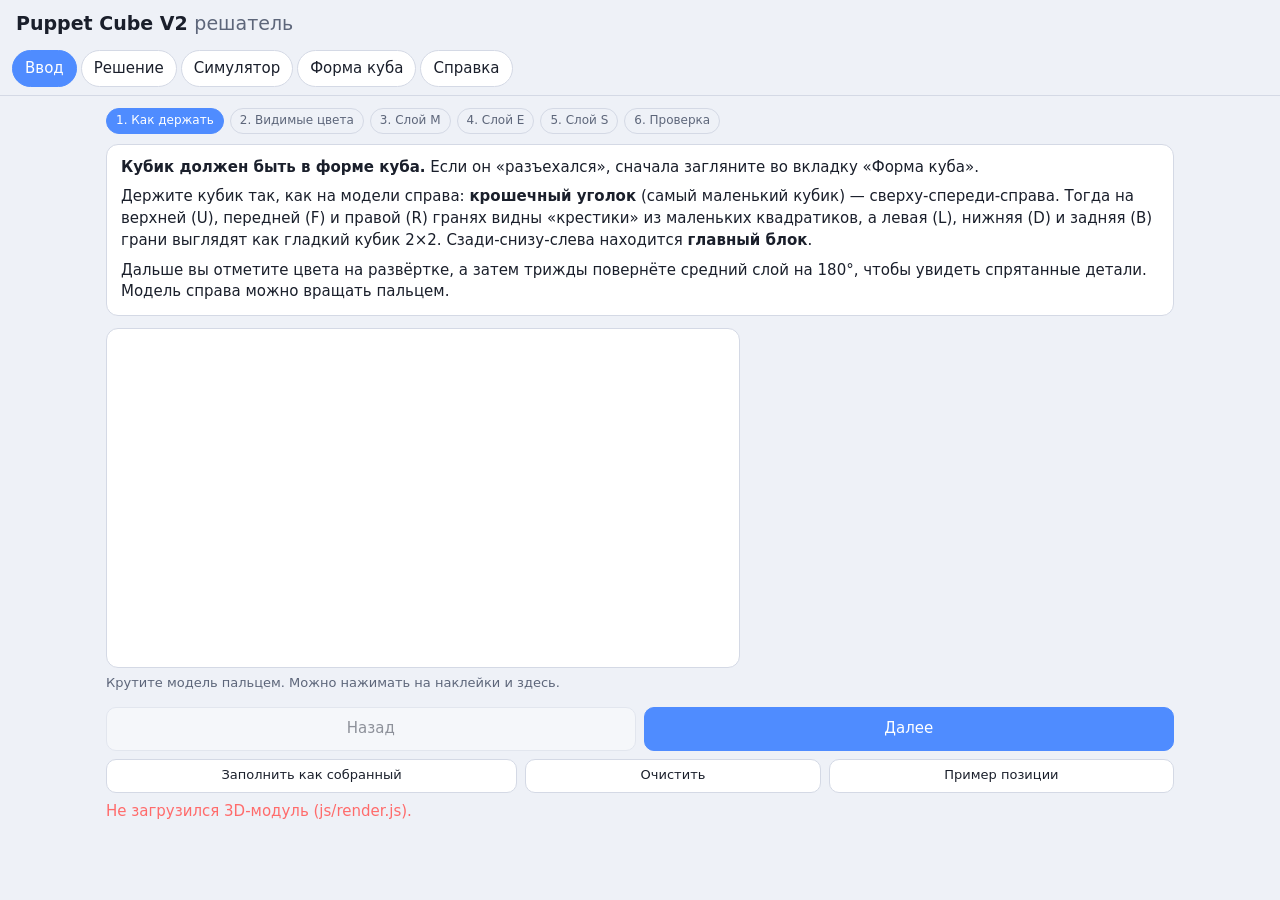
==== index.html @ 8f5e19f4 "Add Puppet Cube V2 model, solver, data generator and web UI - Voxel model of the puzzle (inner 3x3 +" ====
<!doctype html>
<html lang="ru">
<head>
  <meta charset="utf-8">
  <meta name="viewport" content="width=device-width, initial-scale=1, viewport-fit=cover">
  <meta name="theme-color" content="#1b1f2a">
  <title>Puppet Cube V2 — решатель</title>
  <link rel="stylesheet" href="css/style.css">
</head>
<body>
  <header class="topbar">
    <h1>Puppet Cube V2 <span>решатель</span></h1>
  </header>

  <nav class="tabs" role="tablist">
    <button class="tab active" data-tab="input" role="tab">Ввод</button>
    <button class="tab" data-tab="solution" role="tab">Решение</button>
    <button class="tab" data-tab="sim" role="tab">Симулятор</button>
    <button class="tab" data-tab="shape" role="tab">Форма куба</button>
    <button class="tab" data-tab="help" role="tab">Справка</button>
  </nav>

  <main>
    <!-- ================================================== INPUT -->
    <section id="tab-input" class="panel active">
      <ol class="steps" id="input-steps"></ol>
      <div id="input-step-body" class="card"></div>

      <div class="input-layout" id="input-work">
        <div class="net-wrap">
          <svg id="net" class="net" viewBox="-0.2 -0.2 16.4 12.4" aria-label="Развёртка кубика"></svg>
        </div>
        <div class="preview-wrap">
          <canvas id="input-canvas" class="cube-canvas small"></canvas>
          <div class="hint">Крутите модель пальцем. Можно нажимать на наклейки и здесь.</div>
        </div>
      </div>

      <div class="palette" id="palette"></div>

      <div class="row buttons">
        <button id="btn-prev-step" class="btn">Назад</button>
        <button id="btn-next-step" class="btn primary">Далее</button>
      </div>
      <div class="row buttons secondary-actions">
        <button id="btn-fill-solved" class="btn small">Заполнить как собранный</button>
        <button id="btn-clear" class="btn small">Очистить</button>
        <button id="btn-example" class="btn small">Пример позиции</button>
      </div>
      <div id="input-message" class="message" role="status"></div>
    </section>

    <!-- ================================================ SOLUTION -->
    <section id="tab-solution" class="panel">
      <div id="solution-empty" class="card">
        Решения пока нет. Введите цвета на вкладке «Ввод» или перемешайте кубик в «Симуляторе».
      </div>
      <div id="solution-body" hidden>
        <div class="player">
          <canvas id="solution-canvas" class="cube-canvas"></canvas>
          <div class="current-move">
            <div class="move-big" id="move-big">—</div>
            <div class="move-desc" id="move-desc"></div>
            <div class="move-progress" id="move-progress"></div>
          </div>
          <div class="row buttons player-controls">
            <button id="btn-first" class="btn" title="В начало">⏮</button>
            <button id="btn-back" class="btn" title="Ход назад">◀</button>
            <button id="btn-play" class="btn primary" title="Автовоспроизведение">▶ Авто</button>
            <button id="btn-fwd" class="btn primary" title="Сделать ход">Ход ▶</button>
            <button id="btn-last" class="btn" title="В конец">⏭</button>
          </div>
          <label class="speed">Скорость
            <input type="range" id="speed" min="150" max="1200" step="50" value="500">
          </label>
        </div>
        <div id="solution-phases" class="phases"></div>
      </div>
    </section>

    <!-- ===================================================== SIM -->
    <section id="tab-sim" class="panel">
      <canvas id="sim-canvas" class="cube-canvas"></canvas>
      <div id="sim-status" class="message" role="status"></div>
      <div class="move-grid" id="sim-moves"></div>
      <div class="row">
        <input type="text" id="sim-alg" class="alg-input" placeholder="Формула, например: Rw U Rw' U'" autocomplete="off" autocapitalize="off" spellcheck="false">
        <button id="btn-sim-run" class="btn">Выполнить</button>
      </div>
      <div class="row buttons">
        <button id="btn-sim-undo" class="btn">Отменить ход</button>
        <button id="btn-sim-reset" class="btn">Собрать</button>
        <button id="btn-sim-scramble" class="btn">Перемешать</button>
        <button id="btn-sim-solve" class="btn primary">Решить эту позицию</button>
      </div>
      <div class="hint">Ходы, которые настоящая головоломка не даст сделать (детали упрутся), модель тоже не выполнит.</div>
    </section>

    <!-- =================================================== SHAPE -->
    <section id="tab-shape" class="panel">
      <div class="card">
        <p><b>Сначала верните кубику форму куба.</b> Ввести можно только кубик в форме куба: без выступов, все грани ровные.</p>
        <ol>
          <li>Найдите <b>главный блок</b> — цельный кубик 2×2×2 с тремя гладкими гранями. Держите его снизу-сзади-слева.</li>
          <li>Поворачивая правую, верхнюю и переднюю половины (как у кубика 2×2), соберите нижний слой: квадрат 2×2 из четырёх больших частей, включая главный блок.</li>
          <li>Сверху обычно остаётся одна из типичных фигур. Найдите похожую ниже и выполните её формулу.</li>
        </ol>
        <p class="hint">Формулы взяты из гайда SommerCubes и проверены на модели. Фигура на картинке показана в том же положении, в каком нужно держать кубик.</p>
      </div>
      <div class="shape-list" id="shape-list"></div>
      <canvas id="shape-canvas" class="cube-canvas"></canvas>
      <div class="current-move"><div class="move-big" id="shape-alg">—</div></div>
      <div class="row buttons">
        <button id="btn-shape-show" class="btn">Показать фигуру</button>
        <button id="btn-shape-play" class="btn primary">Проиграть формулу</button>
      </div>
    </section>

    <!-- ==================================================== HELP -->
    <section id="tab-help" class="panel">
      <div class="card help" id="help-body"></div>
    </section>
  </main>

  <script src="js/data.js"></script>
  <script src="js/puppet-core.js"></script>
  <script src="js/solver.js"></script>
  <script src="js/render.js"></script>
  <script src="js/app.js"></script>
</body>
</html>
---- css/style.css ----
:root {
  --bg: #12151d;
  --panel: #1b1f2a;
  --card: #222838;
  --text: #e8ebf2;
  --muted: #9aa3b8;
  --accent: #4f8cff;
  --accent-2: #2e6be6;
  --danger: #ff6b6b;
  --ok: #3ccf91;
  --border: #323a50;
  --radius: 12px;
}
@media (prefers-color-scheme: light) {
  :root:not([data-theme="dark"]) {
    --bg: #eef1f7;
    --panel: #ffffff;
    --card: #ffffff;
    --text: #1a1f2b;
    --muted: #5d667a;
    --border: #d4d9e5;
  }
}
* { box-sizing: border-box; }
html, body { margin: 0; padding: 0; }
body {
  background: var(--bg);
  color: var(--text);
  font: 15px/1.45 system-ui, -apple-system, "Segoe UI", Roboto, sans-serif;
  -webkit-text-size-adjust: 100%;
  padding-bottom: env(safe-area-inset-bottom);
}
.topbar { padding: 10px 16px 4px; }
.topbar h1 { margin: 0; font-size: 19px; font-weight: 700; }
.topbar h1 span { color: var(--muted); font-weight: 500; }

.tabs {
  position: sticky; top: 0; z-index: 10;
  display: flex; gap: 4px; overflow-x: auto;
  padding: 8px 12px; background: var(--bg);
  border-bottom: 1px solid var(--border);
  scrollbar-width: none;
}
.tabs::-webkit-scrollbar { display: none; }
.tab {
  flex: 0 0 auto; border: 1px solid var(--border); background: var(--panel); color: var(--text);
  padding: 7px 12px; border-radius: 999px; font: inherit; cursor: pointer;
}
.tab.active { background: var(--accent); border-color: var(--accent); color: #fff; }

main { max-width: 1100px; margin: 0 auto; padding: 12px 16px 40px; }
.panel { display: none; }
.panel.active { display: block; }

.card {
  background: var(--card); border: 1px solid var(--border); border-radius: var(--radius);
  padding: 12px 14px; margin: 0 0 12px;
}
.card p { margin: 0 0 8px; }
.card p:last-child { margin-bottom: 0; }
.card ol, .card ul { margin: 6px 0; padding-left: 20px; }
.hint { color: var(--muted); font-size: 13px; margin: 6px 0; }

.row { display: flex; gap: 8px; align-items: center; flex-wrap: wrap; margin: 8px 0; }
.buttons .btn { flex: 1 1 auto; }
.btn {
  border: 1px solid var(--border); background: var(--panel); color: var(--text);
  border-radius: 10px; padding: 10px 14px; font: inherit; cursor: pointer; min-height: 42px;
  touch-action: manipulation;
}
.btn:hover { border-color: var(--accent); }
.btn.primary { background: var(--accent); border-color: var(--accent); color: #fff; }
.btn.primary:hover { background: var(--accent-2); }
.btn.small { min-height: 34px; padding: 6px 10px; font-size: 13px; }
.btn:disabled { opacity: .45; cursor: default; }

.message { min-height: 1.4em; margin: 8px 0; white-space: pre-line; }
.message.error { color: var(--danger); }
.message.ok { color: var(--ok); }

/* ---------------------------------------------------------- input */
.steps { display: flex; flex-wrap: wrap; gap: 6px; list-style: none; padding: 0; margin: 0 0 10px; counter-reset: s; }
.steps li {
  counter-increment: s; font-size: 12px; color: var(--muted);
  border: 1px solid var(--border); border-radius: 999px; padding: 3px 9px;
}
.steps li::before { content: counter(s) ". "; }
.steps li.active { color: #fff; background: var(--accent); border-color: var(--accent); }
.steps li.done { color: var(--ok); border-color: var(--ok); }

.input-layout { display: grid; grid-template-columns: 1fr; gap: 12px; }
@media (min-width: 820px) { .input-layout { grid-template-columns: 3fr 2fr; align-items: start; } }
.net-wrap { background: var(--card); border: 1px solid var(--border); border-radius: var(--radius); padding: 8px; }
.net { width: 100%; height: auto; display: block; touch-action: manipulation; user-select: none; }
.net .cell { cursor: pointer; }
.net .cell.locked { cursor: default; }
.net .label { font-size: .5px; fill: var(--muted); }
.net .qmark { font-size: .7px; fill: #222; pointer-events: none; font-weight: 700; }

.palette {
  position: sticky; bottom: 0; z-index: 5;
  display: flex; gap: 8px; justify-content: center; flex-wrap: wrap;
  padding: 10px; margin: 12px -16px 0; background: var(--bg); border-top: 1px solid var(--border);
}
.swatch {
  width: 44px; height: 44px; border-radius: 10px; border: 2px solid var(--border); cursor: pointer;
  touch-action: manipulation;
}
.swatch.active { border-color: var(--accent); box-shadow: 0 0 0 3px var(--accent); }

.cube-canvas {
  display: block; width: 100%; height: 360px; border-radius: var(--radius);
  background: var(--panel); border: 1px solid var(--border); touch-action: none;
}
.cube-canvas.small { height: 280px; }
@media (min-width: 820px) { .cube-canvas { height: 460px; } .cube-canvas.small { height: 340px; } }

/* -------------------------------------------------------- solution */
.player { margin-bottom: 12px; }
.current-move { text-align: center; margin: 10px 0 4px; }
.move-big { font-size: 34px; font-weight: 800; letter-spacing: .5px; }
.move-desc { color: var(--muted); min-height: 1.4em; }
.move-progress { color: var(--muted); font-size: 13px; }
.speed { display: flex; gap: 10px; align-items: center; color: var(--muted); font-size: 13px; }
.speed input { flex: 1; }
.phases .phase { margin-bottom: 12px; }
.phases h3 { margin: 0 0 4px; font-size: 16px; }
.phases .note { color: var(--muted); font-size: 13px; margin-bottom: 6px; }
.group { margin: 6px 0; }
.group-label { font-size: 12px; color: var(--muted); margin-bottom: 2px; }
.moves { display: flex; flex-wrap: wrap; gap: 4px; }
.mv {
  font: 600 14px/1 ui-monospace, SFMono-Regular, Menlo, monospace;
  padding: 6px 7px; border-radius: 7px; border: 1px solid var(--border); background: var(--panel); cursor: pointer;
}
.mv.done { opacity: .45; }
.mv.current { background: var(--accent); border-color: var(--accent); color: #fff; opacity: 1; }

/* ------------------------------------------------------------- sim */
.move-grid { display: grid; grid-template-columns: repeat(6, 1fr); gap: 5px; margin: 10px 0; }
.move-grid .btn { padding: 8px 2px; min-height: 40px; font: 600 14px ui-monospace, Menlo, monospace; }
.alg-input {
  flex: 1 1 200px; min-height: 42px; border-radius: 10px; border: 1px solid var(--border);
  background: var(--panel); color: var(--text); padding: 0 12px; font: 15px ui-monospace, Menlo, monospace;
}

/* ----------------------------------------------------------- shape */
.shape-list { display: flex; flex-wrap: wrap; gap: 6px; margin-bottom: 10px; }

/* ------------------------------------------------------------ help */
.help h3 { margin: 14px 0 6px; font-size: 16px; }
.help h3:first-child { margin-top: 0; }
.help table { border-collapse: collapse; width: 100%; font-size: 14px; }
.help td { border-top: 1px solid var(--border); padding: 6px 4px; vertical-align: top; }
.help td:first-child { font: 700 15px ui-monospace, Menlo, monospace; white-space: nowrap; width: 64px; }
.help a { color: var(--accent); }
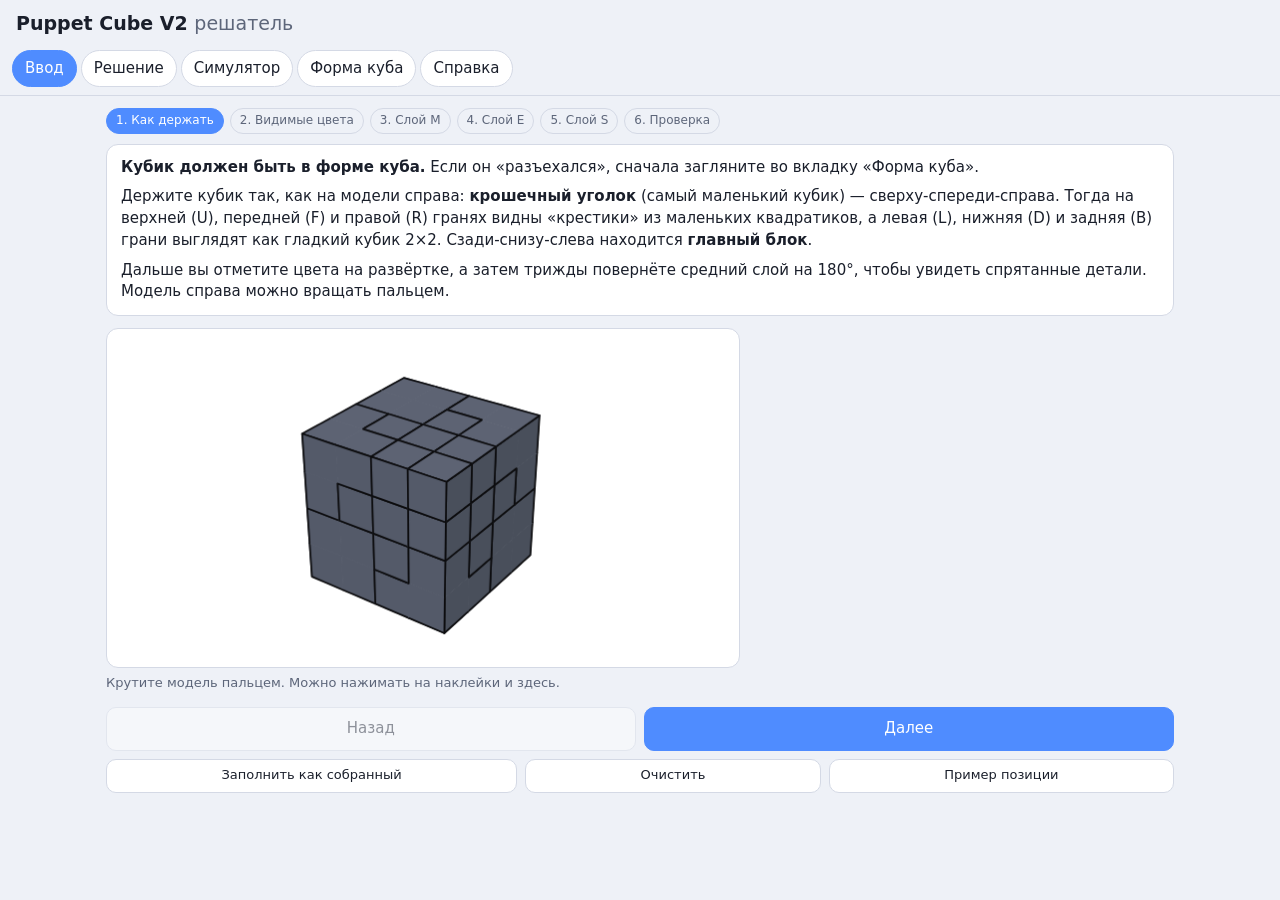
==== commit 7fb396b7: "Add canvas 3D renderer, single-file build and UI fixes - js/render.js: dependency-free Canvas2D rend" ====
--- a/index.html
+++ b/index.html
@@ -105,7 +105,7 @@
           <li>Поворачивая правую, верхнюю и переднюю половины (как у кубика 2×2), соберите нижний слой: квадрат 2×2 из четырёх больших частей, включая главный блок.</li>
           <li>Сверху обычно остаётся одна из типичных фигур. Найдите похожую ниже и выполните её формулу.</li>
         </ol>
-        <p class="hint">Формулы взяты из гайда SommerCubes и проверены на модели. Фигура на картинке показана в том же положении, в каком нужно держать кубик.</p>
+        <p class="hint">Формулы взяты из гайда SommerCubes и проверены на модели. Фигура показана в том же положении, в каком нужно держать кубик; важна только форма, поэтому детали серые, а главный блок — жёлтый. Модель можно вращать.</p>
       </div>
       <div class="shape-list" id="shape-list"></div>
       <canvas id="shape-canvas" class="cube-canvas"></canvas>
